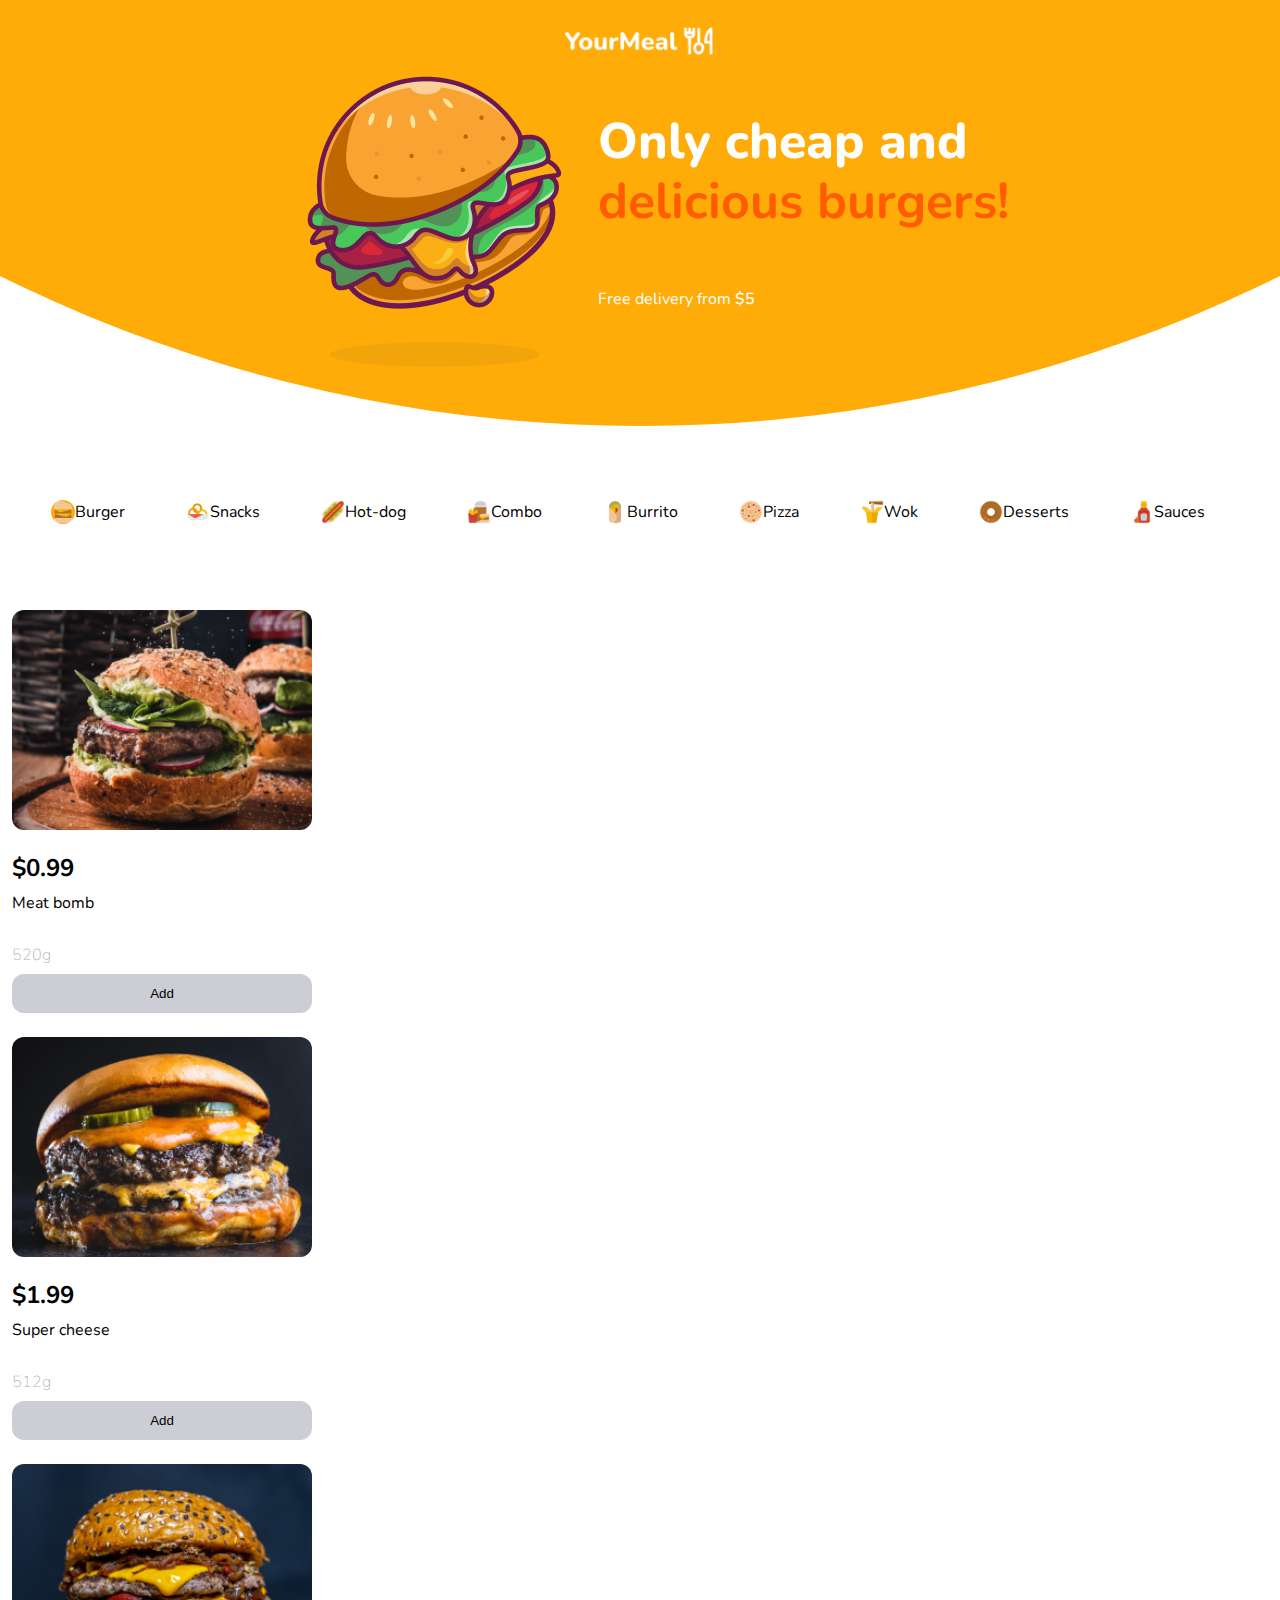
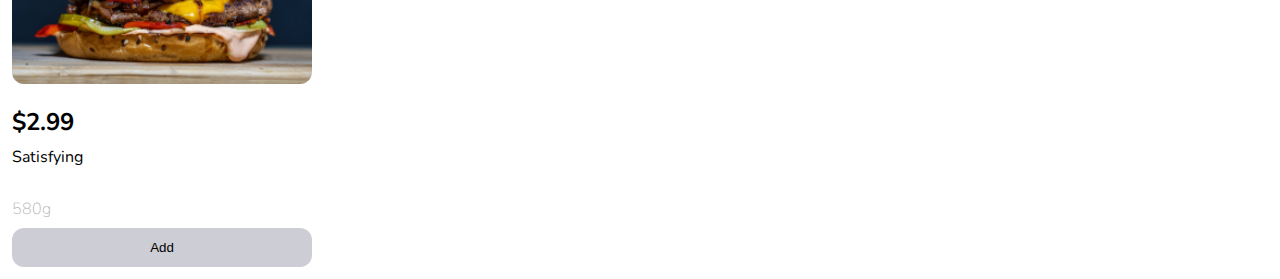
==== road-to-Misha-company/first-project/index.html @ 00ffdca8 "save" ====
<!DOCTYPE html>
<html lang="en">
  <head>
    <meta charset="UTF-8" />
    <meta name="viewport" content="width=device-width, initial-scale=1.0" />
    <title>Document</title>
    <link rel="preconnect" href="https://fonts.googleapis.com" />
    <link rel="preconnect" href="https://fonts.gstatic.com" crossorigin />
    <link
      href="https://fonts.googleapis.com/css2?family=Nunito:ital,wght@0,200..1000;1,200..1000&display=swap"
      rel="stylesheet"
    />
    <link rel="stylesheet" href="css/style.css" />
  </head>
  <body>
    <div class="page-index">
      <div class="promo-banner">
        <div class="promo-banner__circle"></div>
        <img class="promo-banner__logo" src="img/logo.png" />
        <div class="promo-banner__container">
          <div class="promo-banner__content-wrapper">
            <img class="promo-banner__burger" src="img/burger.png" />

            <div class="promo-banner__text-wrapper">
              <div class="promo-banner__text promo-banner__text--white">
                <span class="promo-banner__font promo-banner__font--first-text">
                  Only cheap and
                </span>
              </div>
              <div class="promo-banner__text promo-banner__text--orange">
                <span
                  class="promo-banner__font promo-banner__font--second-text"
                >
                  delicious burgers!
                </span>
              </div>
              <div class="promo-banner__text promo-banner__text--white">
                <span class="promo-banner__font promo-banner__font--third-text">
                  Free delivery from
                  <span class="promo-banner__font promo-banner__font--semibold"
                    >$5</span
                  >
                </span>
              </div>
            </div>
          </div>
        </div>
      </div>

      <div class="products-categories">
        <label class="products-categories__cat">
          <input
            class="products-categories__check visually-hidden"
            type="checkbox"
            checked
          />
          <span
            class="products-categories__img products-categories__img--burger"
          ></span>
          Burger
        </label>

        <label class="products-categories__cat">
          <input
            class="products-categories__check visually-hidden"
            type="checkbox"
          />
          <span
            class="products-categories__img products-categories__img--snacks"
          ></span>
          Snacks
        </label>

        <label class="products-categories__cat">
          <input
            class="products-categories__check visually-hidden"
            type="checkbox"
          />
          <span
            class="products-categories__img products-categories__img--hot-dog"
          ></span>
          Hot-dog
        </label>

        <label class="products-categories__cat">
          <input
            class="products-categories__check visually-hidden"
            type="checkbox"
          />
          <span
            class="products-categories__img products-categories__img--combo"
          ></span>
          Combo
        </label>

        <label class="products-categories__cat">
          <input
            class="products-categories__check visually-hidden"
            type="checkbox"
          />
          <span
            class="products-categories__img products-categories__img--burrito"
          ></span>
          Burrito
        </label>

        <label class="products-categories__cat">
          <input
            class="products-categories__check visually-hidden"
            type="checkbox"
          />
          <span
            class="products-categories__img products-categories__img--pizza"
          ></span>
          Pizza
        </label>

        <label class="products-categories__cat">
          <input
            class="products-categories__check visually-hidden"
            type="checkbox"
          />
          <span
            class="products-categories__img products-categories__img--wok"
          ></span>
          Wok
        </label>

        <label class="products-categories__cat">
          <input
            class="products-categories__check visually-hidden"
            type="checkbox"
          />
          <span
            class="products-categories__img products-categories__img--desserts"
          ></span>
          Desserts
        </label>

        <label class="products-categories__cat">
          <input
            class="products-categories__check visually-hidden"
            type="checkbox"
          />
          <span
            class="products-categories__img products-categories__img--sauces"
          ></span>
          Sauces
        </label>
      </div>

      <div class="products">
        <div class="product-card">
          <img
            class="product-card__img product-card__img--product"
            src="img/product_one.png"
          />

          <div class="product-card__price">
            <span class="product-card__font product-card__font--price">
              $0.99
            </span>
          </div>

          <div class="product-card__product-name">
            <span class="product-card__font product-card__font--description">
              Meat bomb
            </span>
          </div>

          <div class="product-card__weight">
            <span class="product-card__font product-card__font--weight">
              520g
            </span>
          </div>

          <button type="button" class="product-card__button button">
            <span class="product-card__font product-card__font--button"
              >Add</span
            >
          </button>
        </div>

        <div class="product-card">
          <img
            class="product-card__img product-card__img--product"
            src="img/product_two.png"
          />

          <div class="product-card__price">
            <span class="product-card__font product-card__font--price">
              $1.99
            </span>
          </div>

          <div class="product-card__product-name">
            <span class="product-card__font product-card__font--description">
              Super cheese
            </span>
          </div>

          <div class="product-card__weight">
            <span class="product-card__font product-card__font--weight">
              512g
            </span>
          </div>

          <button type="button" class="product-card__button button">
            <span class="product-card__font product-card__font--button"
              >Add</span
            >
          </button>
        </div>

        <div class="product-card">
          <img
            class="product-card__img product-card__img--product"
            src="img/product_three.png"
          />

          <div class="product-card__price">
            <span class="product-card__font product-card__font--price">
              $2.99
            </span>
          </div>

          <div class="product-card__product-name">
            <span class="product-card__font product-card__font--description">
              Satisfying
            </span>
          </div>

          <div class="product-card__weight">
            <span class="product-card__font product-card__font--weight">
              580g
            </span>
          </div>

          <button type="button" class="product-card__button button">
            <span class="product-card__font product-card__font--button"
              >Add</span
            >
          </button>
        </div>
      </div>
    </div>
  </body>
</html>
---- road-to-Misha-company/first-project/css/style.css ----
.visually-hidden {
  position: absolute;
  width: 1px;
  height: 1px;
  margin: -1px;
  border: 0;
  padding: 0;
  clip: rect(0 0 0 0);
  overflow: hidden;
}

body {
  font-family: Nunito, sans-serif;
  padding: 0;
  margin: 0;
}

.page-index {
  width: 100%;
  height: 100%;
  position: relative;
  display: flex;
  flex-direction: column;
}

.promo-banner {
  padding: 50px 123px;
  position: relative;
  overflow: hidden;
}
.promo-banner__circle {
  z-index: 1;
  position: absolute;
  left: 50%;
  right: 50%;
  transform: translateX(-50%);
  bottom: 0;
  height: 2880px;
  width: 2880px;
  border-radius: 50%;
  background-color: #ffab08;
}
.promo-banner__container {
  padding: 0 328px;
  position: relative;
  z-index: 2;
}
.promo-banner__content-wrapper {
  display: flex;
  justify-content: center;
  align-items: center;
}
.promo-banner__text-wrapper {
  flex-shrink: 0;
}
.promo-banner__logo {
  width: 150px;
  z-index: 2;
  position: absolute;
  left: 50%;
  top: 24px;
  transform: translate(-50%);
  padding-bottom: 24px;
  -o-object-fit: cover;
     object-fit: cover;
}
.promo-banner__burger {
  width: 326px;
  -o-object-fit: cover;
     object-fit: cover;
}
.promo-banner__text {
  color: #ffffff;
}
.promo-banner__text--white {
  color: #ffffff;
}
.promo-banner__text--orange {
  color: #ff5c00;
}
.promo-banner__text:nth-child(2) {
  margin-bottom: 52px;
}
.promo-banner__font--first-text {
  display: block;
  line-height: 1;
  font-size: 50px;
  font-weight: 800;
}
.promo-banner__font--second-text {
  font-size: 50px;
  font-weight: bold;
}
.promo-banner__font--third-text {
  font-size: 16px;
  font-weight: 400;
}
.promo-banner__font--semibold {
  font-weight: 600;
}

.product-card {
  padding: 12px;
  width: 300px;
}
.product-card__img--product {
  width: 100%;
  height: 220px;
  border-radius: 12px;
  margin-bottom: 16px;
  -o-object-fit: cover;
     object-fit: cover;
}
.product-card__price {
  margin-bottom: 8px;
}
.product-card__product-name {
  margin-bottom: 30px;
}
.product-card__weight {
  color: #b1b1b1;
  margin-bottom: 8px;
}
.product-card__button {
  width: 100%;
}
.product-card__font--price {
  font-size: 24px;
  font-weight: bold;
}
.product-card__font--weight {
  font-weight: lighter;
}

.button {
  transition: all 0.3s ease;
  background-color: #cdcdd5;
  border: 0;
  cursor: pointer;
  border-radius: 12px;
  padding: 12px;
}
.button--primary {
  background-color: #f86310;
}
.button:hover {
  color: #ffffff;
  background-color: #ffab08;
}

.products-categories {
  padding: 75px;
  display: flex;
  justify-content: space-between;
  align-items: center;
}
.products-categories__cat {
  display: flex;
  align-items: center;
}
.products-categories__check {
  padding-left: 1.5em;
}
.products-categories__check:checked + .products-categories__img {
  background-color: #ffab08;
  border-radius: 50px;
}
.products-categories__img--burger {
  margin-left: -1.5em;
  position: absolute;
  width: 24px;
  height: 24px;
  background-image: url(../img/icons/burger.svg);
}
.products-categories__img--burrito {
  margin-left: -1.5em;
  position: absolute;
  width: 24px;
  height: 24px;
  background-image: url(../img/icons/burrito.svg);
}
.products-categories__img--hot-dog {
  margin-left: -1.5em;
  position: absolute;
  width: 24px;
  height: 24px;
  background-image: url(../img/icons/hot-dog.svg);
}
.products-categories__img--pizza {
  margin-left: -1.5em;
  position: absolute;
  width: 24px;
  height: 24px;
  background-image: url(../img/icons/pizza.svg);
}
.products-categories__img--combo {
  margin-left: -1.5em;
  position: absolute;
  width: 24px;
  height: 24px;
  background-image: url(../img/icons/combo.svg);
}
.products-categories__img--sauces {
  margin-left: -1.5em;
  position: absolute;
  width: 24px;
  height: 24px;
  background-image: url(../img/icons/sauces.svg);
}
.products-categories__img--snacks {
  margin-left: -1.5em;
  position: absolute;
  width: 24px;
  height: 24px;
  background-image: url(../img/icons/snacks.svg);
}
.products-categories__img--desserts {
  margin-left: -1.5em;
  position: absolute;
  width: 24px;
  height: 24px;
  background-image: url(../img/icons/desserts.svg);
}
.products-categories__img--wok {
  margin-left: -1.5em;
  position: absolute;
  width: 24px;
  height: 24px;
  background-image: url(../img/icons/wok.svg);
}
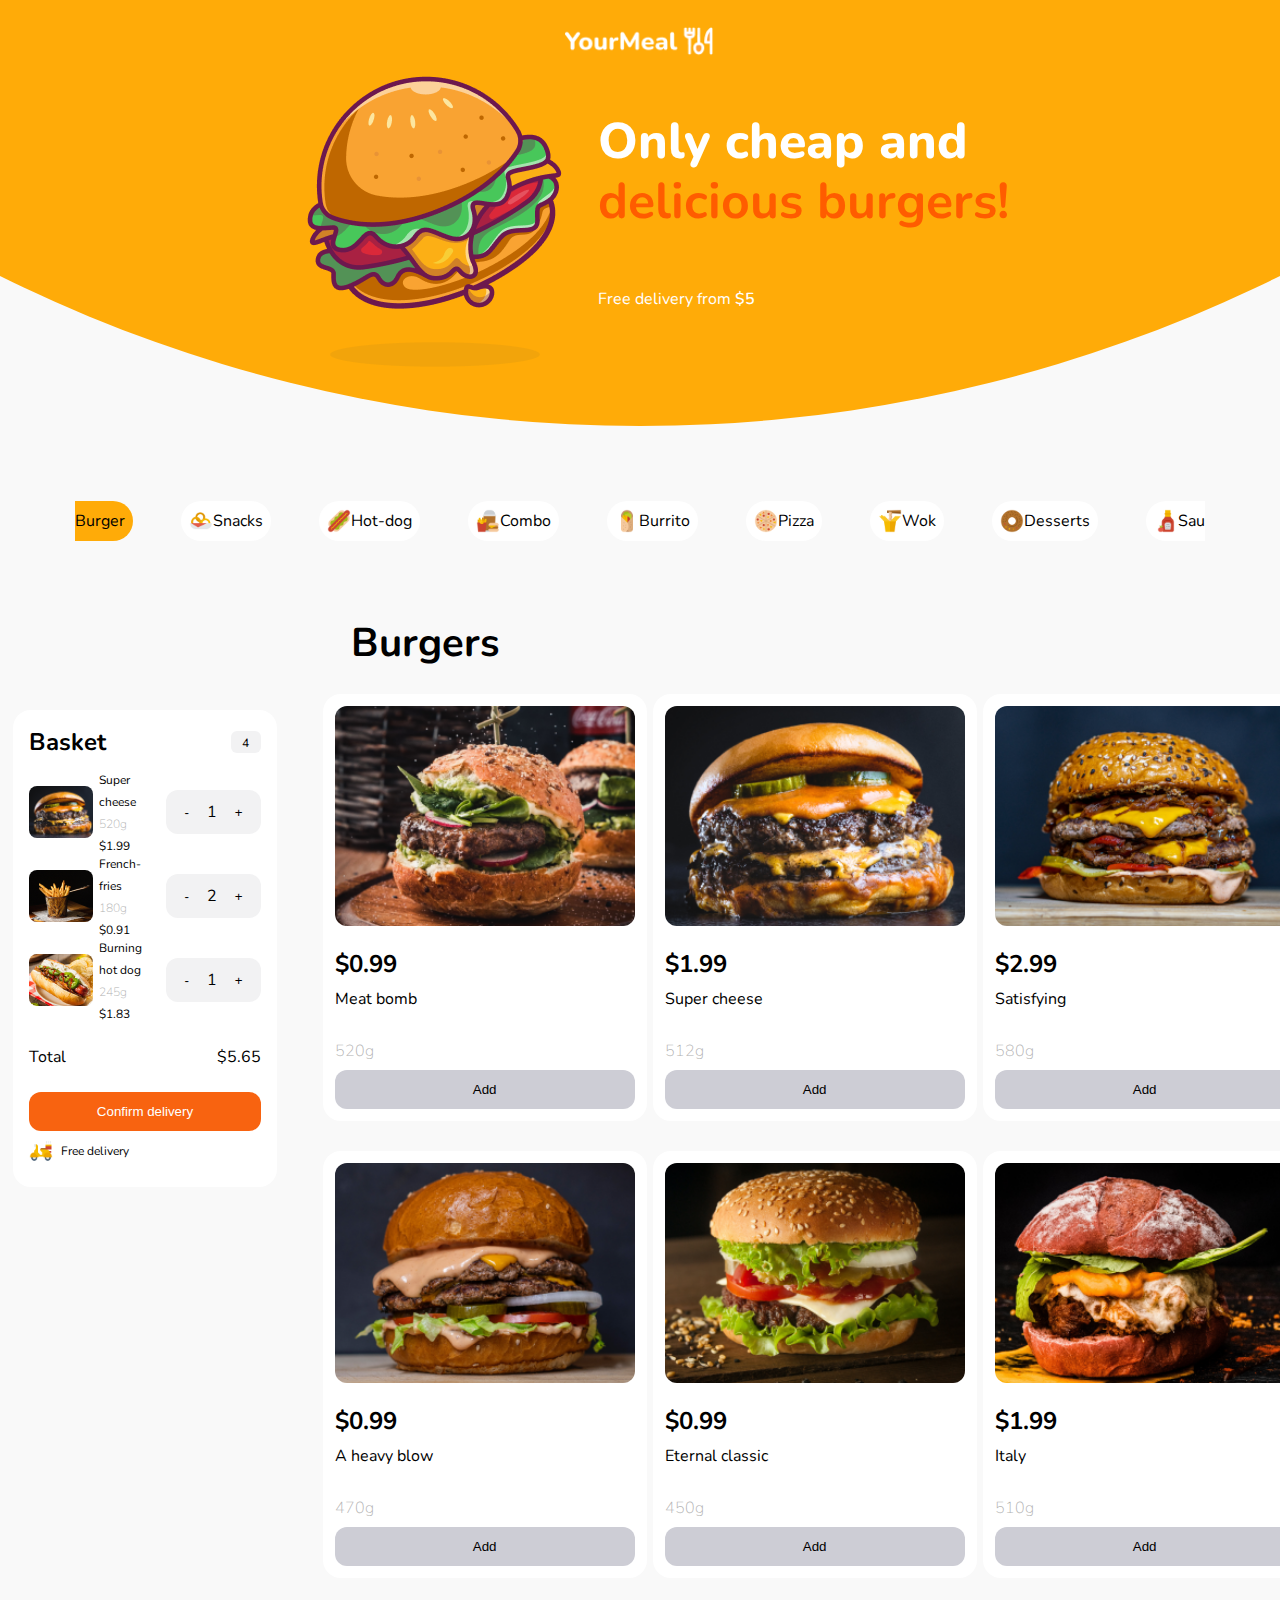
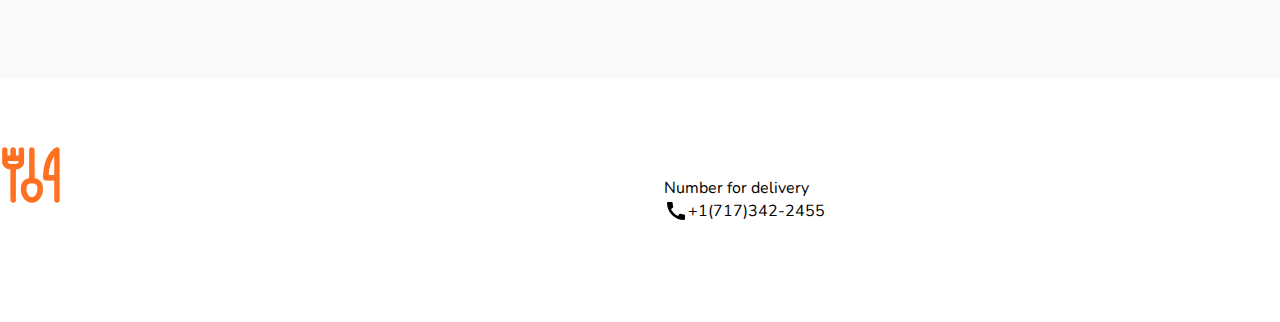
==== commit bf06fa58: "Add files via upload" ====
--- a/road-to-Misha-company/first-project/index.html
+++ b/road-to-Misha-company/first-project/index.html
@@ -1,248 +1,633 @@
 <!DOCTYPE html>
 <html lang="en">
-  <head>
-    <meta charset="UTF-8" />
-    <meta name="viewport" content="width=device-width, initial-scale=1.0" />
-    <title>Document</title>
-    <link rel="preconnect" href="https://fonts.googleapis.com" />
-    <link rel="preconnect" href="https://fonts.gstatic.com" crossorigin />
-    <link
-      href="https://fonts.googleapis.com/css2?family=Nunito:ital,wght@0,200..1000;1,200..1000&display=swap"
-      rel="stylesheet"
-    />
-    <link rel="stylesheet" href="css/style.css" />
-  </head>
-  <body>
-    <div class="page-index">
-      <div class="promo-banner">
-        <div class="promo-banner__circle"></div>
-        <img class="promo-banner__logo" src="img/logo.png" />
-        <div class="promo-banner__container">
-          <div class="promo-banner__content-wrapper">
-            <img class="promo-banner__burger" src="img/burger.png" />
-
-            <div class="promo-banner__text-wrapper">
-              <div class="promo-banner__text promo-banner__text--white">
-                <span class="promo-banner__font promo-banner__font--first-text">
-                  Only cheap and
-                </span>
-              </div>
-              <div class="promo-banner__text promo-banner__text--orange">
-                <span
-                  class="promo-banner__font promo-banner__font--second-text"
-                >
-                  delicious burgers!
-                </span>
-              </div>
-              <div class="promo-banner__text promo-banner__text--white">
-                <span class="promo-banner__font promo-banner__font--third-text">
-                  Free delivery from
-                  <span class="promo-banner__font promo-banner__font--semibold"
-                    >$5</span
+   <head>
+      <meta charset="UTF-8" />
+      <meta name="viewport" content="width=device-width, initial-scale=1.0" />
+      <title>Document</title>
+      <link rel="stylesheet" href="css/style.css" />
+   </head>
+   <body>
+      <div class="page-index">
+         <div class="promo-banner">
+            <div class="promo-banner__circle"></div>
+            <img class="promo-banner__logo" src="img/logo.png" />
+            <div class="promo-banner__container">
+               <div class="promo-banner__content-wrapper">
+                  <img class="promo-banner__burger" src="img/burger.png" />
+
+                  <div class="promo-banner__text-wrapper">
+                     <div class="promo-banner__text promo-banner__text--white">
+                        <span
+                           class="promo-banner__font promo-banner__font--first-text"
+                        >
+                           Only cheap and
+                        </span>
+                     </div>
+                     <div class="promo-banner__text promo-banner__text--orange">
+                        <span
+                           class="promo-banner__font promo-banner__font--second-text"
+                        >
+                           delicious burgers!
+                        </span>
+                     </div>
+                     <div class="promo-banner__text promo-banner__text--white">
+                        <span
+                           class="promo-banner__font promo-banner__font--third-text"
+                        >
+                           Free delivery from
+                           <span
+                              class="promo-banner__font promo-banner__font--semibold"
+                              >$5</span
+                           >
+                        </span>
+                     </div>
+                  </div>
+               </div>
+            </div>
+         </div>
+
+         <div class="products-categories">
+            <label
+               class="products-categories__cat products-categories__cat--check"
+            >
+               <input
+                  class="products-categories__check visually-hidden"
+                  type="checkbox"
+                  checked
+               />
+               <span
+                  class="products-categories__img products-categories__img--burger"
+               ></span>
+               Burger
+            </label>
+
+            <label class="products-categories__cat">
+               <input
+                  class="products-categories__check visually-hidden"
+                  type="checkbox"
+               />
+               <span
+                  class="products-categories__img products-categories__img--snacks"
+               ></span>
+               Snacks
+            </label>
+
+            <label class="products-categories__cat">
+               <input
+                  class="products-categories__check visually-hidden"
+                  type="checkbox"
+               />
+               <span
+                  class="products-categories__img products-categories__img--hot-dog"
+               ></span>
+               Hot-dog
+            </label>
+
+            <label class="products-categories__cat">
+               <input
+                  class="products-categories__check visually-hidden"
+                  type="checkbox"
+               />
+               <span
+                  class="products-categories__img products-categories__img--combo"
+               ></span>
+               Combo
+            </label>
+
+            <label class="products-categories__cat">
+               <input
+                  class="products-categories__check visually-hidden"
+                  type="checkbox"
+               />
+               <span
+                  class="products-categories__img products-categories__img--burrito"
+               ></span>
+               Burrito
+            </label>
+
+            <label class="products-categories__cat">
+               <input
+                  class="products-categories__check visually-hidden"
+                  type="checkbox"
+               />
+               <span
+                  class="products-categories__img products-categories__img--pizza"
+               ></span>
+               Pizza
+            </label>
+
+            <label class="products-categories__cat">
+               <input
+                  class="products-categories__check visually-hidden"
+                  type="checkbox"
+               />
+               <span
+                  class="products-categories__img products-categories__img--wok"
+               ></span>
+               Wok
+            </label>
+
+            <label class="products-categories__cat">
+               <input
+                  class="products-categories__check visually-hidden"
+                  type="checkbox"
+               />
+               <span
+                  class="products-categories__img products-categories__img--desserts"
+               ></span>
+               Desserts
+            </label>
+
+            <label class="products-categories__cat">
+               <input
+                  class="products-categories__check visually-hidden"
+                  type="checkbox"
+               />
+               <span
+                  class="products-categories__img products-categories__img--sauces"
+               ></span>
+               Sauces
+            </label>
+         </div>
+
+         <div class="products-title">
+            <span class="products-title__font products-title__font--title"
+               >Burgers</span
+            >
+         </div>
+
+         <div class="content">
+            <aside class="products-basket">
+               <div class="products-basket__title">
+                  <div class="products-basket__basket">
+                     <span
+                        class="products-basket__font products-basket__font--title"
+                        >Basket</span
+                     >
+                  </div>
+
+                  <div class="products-basket__items">
+                     <span
+                        class="products-basket__font products-basket__font--items"
+                        >4</span
+                     >
+                  </div>
+               </div>
+
+               <div class="products-basket__card">
+                  <img
+                     src="img/product_two.png"
+                     alt=""
+                     class="products-basket__img"
+                  />
+
+                  <div class="products-basket__card-text">
+                     <div class="products-basket__name">
+                        <span
+                           class="products-basket__font products-basket__font--name"
+                           >Super cheese</span
+                        >
+                     </div>
+
+                     <div class="products-basket__weight">
+                        <span
+                           class="products-basket__font products-basket__font--weight product-card__font--weight"
+                        >
+                           520g
+                        </span>
+                     </div>
+
+                     <div class="products-basket__price">
+                        <span
+                           class="products-basket__font products-basket__font--price"
+                        >
+                           $1.99
+                        </span>
+                     </div>
+                  </div>
+
+                  <div class="products-basket__counter">
+                     <button type="button" class="products-basket__buttons">
+                        -
+                     </button>
+                     <span
+                        class="products-basket__font products-basket__font--value"
+                        >1</span
+                     >
+                     <button type="button" class="products-basket__buttons">
+                        +
+                     </button>
+                  </div>
+               </div>
+
+               <div class="products-basket__card">
+                  <img
+                     src="img/product_four.png"
+                     alt=""
+                     class="products-basket__img"
+                  />
+
+                  <div class="products-basket__card-text">
+                     <div class="products-basket__name">
+                        <span
+                           class="products-basket__font products-basket__font--name"
+                           >French-fries</span
+                        >
+                     </div>
+
+                     <div class="products-basket__weight">
+                        <span
+                           class="products-basket__font products-basket__font--weight product-card__font--weight"
+                        >
+                           180g
+                        </span>
+                     </div>
+
+                     <div class="products-basket__price">
+                        <span
+                           class="products-basket__font products-basket__font--price"
+                        >
+                           $0.91
+                        </span>
+                     </div>
+                  </div>
+
+                  <div class="products-basket__counter">
+                     <button type="button" class="products-basket__buttons">
+                        -
+                     </button>
+                     <span
+                        class="products-basket__font products-basket__font--value"
+                        >2</span
+                     >
+                     <button type="button" class="products-basket__buttons">
+                        +
+                     </button>
+                  </div>
+               </div>
+
+               <div class="products-basket__card">
+                  <img
+                     src="img/product_five.png"
+                     alt=""
+                     class="products-basket__img"
+                  />
+
+                  <div class="products-basket__card-text">
+                     <div class="products-basket__name">
+                        <span
+                           class="products-basket__font products-basket__font--name"
+                           >Burning hot dog</span
+                        >
+                     </div>
+
+                     <div class="products-basket__weight">
+                        <span
+                           class="products-basket__font products-basket__font--weight product-card__font--weight"
+                        >
+                           245g
+                        </span>
+                     </div>
+
+                     <div class="products-basket__price">
+                        <span
+                           class="products-basket__font products-basket__font--price"
+                        >
+                           $1.83
+                        </span>
+                     </div>
+                  </div>
+
+                  <div class="products-basket__counter">
+                     <button type="button" class="products-basket__buttons">
+                        -
+                     </button>
+                     <span
+                        class="products-basket__font products-basket__font--value"
+                        >1</span
+                     >
+                     <button type="button" class="products-basket__buttons">
+                        +
+                     </button>
+                  </div>
+               </div>
+
+               <div class="products-basket__result">
+                  <div class="products-basket__amount">
+                     <span class="products-basket__font">Total</span>
+                     <span class="products-basket__price">$5.65</span>
+                  </div>
+
+                  <button
+                     class="products-basket__button button button--primary"
                   >
-                </span>
-              </div>
+                     Confirm delivery
+                  </button>
+
+                  <div class="products-basket__delivery">
+                     <img
+                        src="img/icons/delivery.svg"
+                        alt=""
+                        class="products-basket__img-delivery"
+                     />
+                     <span
+                        class="products-basket__font products-basket__font--name"
+                        >Free delivery</span
+                     >
+                  </div>
+               </div>
+            </aside>
+
+            <div class="content__main">
+               <div class="content__products">
+                  <div class="product-card">
+                     <img
+                        class="product-card__img product-card__img--product"
+                        src="img/product_one.png"
+                     />
+
+                     <div class="product-card__price">
+                        <span
+                           class="product-card__font product-card__font--price"
+                        >
+                           $0.99
+                        </span>
+                     </div>
+
+                     <div class="product-card__product-name">
+                        <span
+                           class="product-card__font product-card__font--description"
+                        >
+                           Meat bomb
+                        </span>
+                     </div>
+
+                     <div class="product-card__weight">
+                        <span
+                           class="product-card__font product-card__font--weight"
+                        >
+                           520g
+                        </span>
+                     </div>
+
+                     <button type="button" class="product-card__button button">
+                        <span
+                           class="product-card__font product-card__font--button"
+                           >Add</span
+                        >
+                     </button>
+                  </div>
+
+                  <div class="product-card">
+                     <img
+                        class="product-card__img product-card__img--product"
+                        src="img/product_two.png"
+                     />
+
+                     <div class="product-card__price">
+                        <span
+                           class="product-card__font product-card__font--price"
+                        >
+                           $1.99
+                        </span>
+                     </div>
+
+                     <div class="product-card__product-name">
+                        <span
+                           class="product-card__font product-card__font--description"
+                        >
+                           Super cheese
+                        </span>
+                     </div>
+
+                     <div class="product-card__weight">
+                        <span
+                           class="product-card__font product-card__font--weight"
+                        >
+                           512g
+                        </span>
+                     </div>
+
+                     <button type="button" class="product-card__button button">
+                        <span
+                           class="product-card__font product-card__font--button"
+                           >Add</span
+                        >
+                     </button>
+                  </div>
+
+                  <div class="product-card">
+                     <img
+                        class="product-card__img product-card__img--product"
+                        src="img/product_three.png"
+                     />
+
+                     <div class="product-card__price">
+                        <span
+                           class="product-card__font product-card__font--price"
+                        >
+                           $2.99
+                        </span>
+                     </div>
+
+                     <div class="product-card__product-name">
+                        <span
+                           class="product-card__font product-card__font--description"
+                        >
+                           Satisfying
+                        </span>
+                     </div>
+
+                     <div class="product-card__weight">
+                        <span
+                           class="product-card__font product-card__font--weight"
+                        >
+                           580g
+                        </span>
+                     </div>
+
+                     <button type="button" class="product-card__button button">
+                        <span
+                           class="product-card__font product-card__font--button"
+                           >Add</span
+                        >
+                     </button>
+                  </div>
+
+                  <div class="product-card">
+                     <img
+                        class="product-card__img product-card__img--product"
+                        src="img/product_six.png"
+                     />
+
+                     <div class="product-card__price">
+                        <span
+                           class="product-card__font product-card__font--price"
+                        >
+                           $0.99
+                        </span>
+                     </div>
+
+                     <div class="product-card__product-name">
+                        <span
+                           class="product-card__font product-card__font--description"
+                        >
+                           A heavy blow
+                        </span>
+                     </div>
+
+                     <div class="product-card__weight">
+                        <span
+                           class="product-card__font product-card__font--weight"
+                        >
+                           470g
+                        </span>
+                     </div>
+
+                     <button type="button" class="product-card__button button">
+                        <span
+                           class="product-card__font product-card__font--button"
+                           >Add</span
+                        >
+                     </button>
+                  </div>
+
+                  <div class="product-card">
+                     <img
+                        class="product-card__img product-card__img--product"
+                        src="img/product_seven.png"
+                     />
+
+                     <div class="product-card__price">
+                        <span
+                           class="product-card__font product-card__font--price"
+                        >
+                           $0.99
+                        </span>
+                     </div>
+
+                     <div class="product-card__product-name">
+                        <span
+                           class="product-card__font product-card__font--description"
+                        >
+                           Eternal classic
+                        </span>
+                     </div>
+
+                     <div class="product-card__weight">
+                        <span
+                           class="product-card__font product-card__font--weight"
+                        >
+                           450g
+                        </span>
+                     </div>
+
+                     <button type="button" class="product-card__button button">
+                        <span
+                           class="product-card__font product-card__font--button"
+                           >Add</span
+                        >
+                     </button>
+                  </div>
+
+                  <div class="product-card">
+                     <img
+                        class="product-card__img product-card__img--product"
+                        src="img/product_eight.png"
+                     />
+
+                     <div class="product-card__price">
+                        <span
+                           class="product-card__font product-card__font--price"
+                        >
+                           $1.99
+                        </span>
+                     </div>
+
+                     <div class="product-card__product-name">
+                        <span
+                           class="product-card__font product-card__font--description"
+                        >
+                           Italy
+                        </span>
+                     </div>
+
+                     <div class="product-card__weight">
+                        <span
+                           class="product-card__font product-card__font--weight"
+                        >
+                           510g
+                        </span>
+                     </div>
+
+                     <button type="button" class="product-card__button button">
+                        <span
+                           class="product-card__font product-card__font--button"
+                           >Add</span
+                        >
+                     </button>
+                  </div>
+               </div>
             </div>
-          </div>
-        </div>
+         </div>
+
+         <footer class="page-footer">
+            <div class="page-footer__wrap">
+               <div class="page-footer__block">
+                  <img
+                     src="img/logo_footer.png"
+                     alt=""
+                     class="page-footer__img page-footer__img--logo"
+                  />
+                  <div class="page-footer__text">
+                     <span class="page-footer__font page-footer__font--copy"
+                        >© YouMeal, 2022</span
+                     >
+                     <span class="page-footer__font page-footer__font--copy"
+                        >Design: Anastasia Ilina</span
+                     >
+                  </div>
+               </div>
+               <div class="page-footer__block">
+                  <div class="page-footer__text">
+                     <span class="page-footer__font page-footer__font--call"
+                        >Number for delivery</span
+                     >
+
+                     <div class="page-footer__phone">
+                        <img
+                           src="img/icons/call.svg"
+                           alt=""
+                           class="page-footer__img page-footer__img--call"
+                        />
+
+                        <span class="page-footer__font page-footer__font--call"
+                           >+1(717)342-2455</span
+                        >
+                     </div>
+                  </div>
+               </div>
+               <div class="page-footer__block">
+                  <div class="page-footer__text">
+                     <span class="page-footer__font page-footer__font--social"
+                        >We in socials
+                     </span>
+                  </div>
+
+                  <img
+                     src="img/icons/tg.svg"
+                     alt=""
+                     class="page-footer__img page-footer__img--tg"
+                  />
+                  <img
+                     src="img/icons/vk.svg"
+                     alt=""
+                     class="page-footer__img page-footer__img--vk"
+                  />
+               </div>
+            </div>
+            <script src="js/app.js"></script>
+         </footer>
       </div>
-
-      <div class="products-categories">
-        <label class="products-categories__cat">
-          <input
-            class="products-categories__check visually-hidden"
-            type="checkbox"
-            checked
-          />
-          <span
-            class="products-categories__img products-categories__img--burger"
-          ></span>
-          Burger
-        </label>
-
-        <label class="products-categories__cat">
-          <input
-            class="products-categories__check visually-hidden"
-            type="checkbox"
-          />
-          <span
-            class="products-categories__img products-categories__img--snacks"
-          ></span>
-          Snacks
-        </label>
-
-        <label class="products-categories__cat">
-          <input
-            class="products-categories__check visually-hidden"
-            type="checkbox"
-          />
-          <span
-            class="products-categories__img products-categories__img--hot-dog"
-          ></span>
-          Hot-dog
-        </label>
-
-        <label class="products-categories__cat">
-          <input
-            class="products-categories__check visually-hidden"
-            type="checkbox"
-          />
-          <span
-            class="products-categories__img products-categories__img--combo"
-          ></span>
-          Combo
-        </label>
-
-        <label class="products-categories__cat">
-          <input
-            class="products-categories__check visually-hidden"
-            type="checkbox"
-          />
-          <span
-            class="products-categories__img products-categories__img--burrito"
-          ></span>
-          Burrito
-        </label>
-
-        <label class="products-categories__cat">
-          <input
-            class="products-categories__check visually-hidden"
-            type="checkbox"
-          />
-          <span
-            class="products-categories__img products-categories__img--pizza"
-          ></span>
-          Pizza
-        </label>
-
-        <label class="products-categories__cat">
-          <input
-            class="products-categories__check visually-hidden"
-            type="checkbox"
-          />
-          <span
-            class="products-categories__img products-categories__img--wok"
-          ></span>
-          Wok
-        </label>
-
-        <label class="products-categories__cat">
-          <input
-            class="products-categories__check visually-hidden"
-            type="checkbox"
-          />
-          <span
-            class="products-categories__img products-categories__img--desserts"
-          ></span>
-          Desserts
-        </label>
-
-        <label class="products-categories__cat">
-          <input
-            class="products-categories__check visually-hidden"
-            type="checkbox"
-          />
-          <span
-            class="products-categories__img products-categories__img--sauces"
-          ></span>
-          Sauces
-        </label>
-      </div>
-
-      <div class="products">
-        <div class="product-card">
-          <img
-            class="product-card__img product-card__img--product"
-            src="img/product_one.png"
-          />
-
-          <div class="product-card__price">
-            <span class="product-card__font product-card__font--price">
-              $0.99
-            </span>
-          </div>
-
-          <div class="product-card__product-name">
-            <span class="product-card__font product-card__font--description">
-              Meat bomb
-            </span>
-          </div>
-
-          <div class="product-card__weight">
-            <span class="product-card__font product-card__font--weight">
-              520g
-            </span>
-          </div>
-
-          <button type="button" class="product-card__button button">
-            <span class="product-card__font product-card__font--button"
-              >Add</span
-            >
-          </button>
-        </div>
-
-        <div class="product-card">
-          <img
-            class="product-card__img product-card__img--product"
-            src="img/product_two.png"
-          />
-
-          <div class="product-card__price">
-            <span class="product-card__font product-card__font--price">
-              $1.99
-            </span>
-          </div>
-
-          <div class="product-card__product-name">
-            <span class="product-card__font product-card__font--description">
-              Super cheese
-            </span>
-          </div>
-
-          <div class="product-card__weight">
-            <span class="product-card__font product-card__font--weight">
-              512g
-            </span>
-          </div>
-
-          <button type="button" class="product-card__button button">
-            <span class="product-card__font product-card__font--button"
-              >Add</span
-            >
-          </button>
-        </div>
-
-        <div class="product-card">
-          <img
-            class="product-card__img product-card__img--product"
-            src="img/product_three.png"
-          />
-
-          <div class="product-card__price">
-            <span class="product-card__font product-card__font--price">
-              $2.99
-            </span>
-          </div>
-
-          <div class="product-card__product-name">
-            <span class="product-card__font product-card__font--description">
-              Satisfying
-            </span>
-          </div>
-
-          <div class="product-card__weight">
-            <span class="product-card__font product-card__font--weight">
-              580g
-            </span>
-          </div>
-
-          <button type="button" class="product-card__button button">
-            <span class="product-card__font product-card__font--button"
-              >Add</span
-            >
-          </button>
-        </div>
-      </div>
-    </div>
-  </body>
+   </body>
 </html>
--- a/road-to-Misha-company/first-project/css/style.css
+++ b/road-to-Misha-company/first-project/css/style.css
@@ -1,3 +1,9 @@
+@import url(https://fonts.googleapis.com/css?family=Nunito:200,300,regular,500,600,700,800,900,200italic,300italic,italic,500italic,600italic,700italic,800italic,900italic&display=swap);
+@import url(promo-banner.css);
+@import url(product-card.css);
+@import url(products-categories.css);
+@import url(products-basket.css);
+@import url(page-footer.css);
 .visually-hidden {
   position: absolute;
   width: 1px;
@@ -16,120 +22,39 @@
 }
 
 .page-index {
+  background-color: #f9f9f9;
   width: 100%;
   height: 100%;
   position: relative;
   display: flex;
   flex-direction: column;
+  flex: 1 1 auto;
 }
 
-.promo-banner {
-  padding: 50px 123px;
-  position: relative;
-  overflow: hidden;
+.content {
+  display: flex;
+  align-items: flex-start;
+  justify-content: center;
 }
-.promo-banner__circle {
-  z-index: 1;
-  position: absolute;
-  left: 50%;
-  right: 50%;
-  transform: translateX(-50%);
-  bottom: 0;
-  height: 2880px;
-  width: 2880px;
-  border-radius: 50%;
-  background-color: #ffab08;
+.content__main {
+  padding-left: 30px;
 }
-.promo-banner__container {
-  padding: 0 328px;
-  position: relative;
-  z-index: 2;
-}
-.promo-banner__content-wrapper {
-  display: flex;
-  justify-content: center;
-  align-items: center;
-}
-.promo-banner__text-wrapper {
-  flex-shrink: 0;
-}
-.promo-banner__logo {
-  width: 150px;
-  z-index: 2;
-  position: absolute;
-  left: 50%;
-  top: 24px;
-  transform: translate(-50%);
-  padding-bottom: 24px;
-  -o-object-fit: cover;
-     object-fit: cover;
-}
-.promo-banner__burger {
-  width: 326px;
-  -o-object-fit: cover;
-     object-fit: cover;
-}
-.promo-banner__text {
-  color: #ffffff;
-}
-.promo-banner__text--white {
-  color: #ffffff;
-}
-.promo-banner__text--orange {
-  color: #ff5c00;
-}
-.promo-banner__text:nth-child(2) {
-  margin-bottom: 52px;
-}
-.promo-banner__font--first-text {
-  display: block;
-  line-height: 1;
-  font-size: 50px;
-  font-weight: 800;
-}
-.promo-banner__font--second-text {
-  font-size: 50px;
-  font-weight: bold;
-}
-.promo-banner__font--third-text {
-  font-size: 16px;
-  font-weight: 400;
-}
-.promo-banner__font--semibold {
-  font-weight: 600;
+.content__products {
+  display: grid;
+  grid-template-columns: 300px 300px 300px;
+  grid-gap: 30px;
 }
 
-.product-card {
-  padding: 12px;
-  width: 300px;
+.products-title {
+  display: flex;
+  align-items: center;
+  justify-content: center;
+  margin-right: 430px;
+  padding-bottom: 24px;
 }
-.product-card__img--product {
-  width: 100%;
-  height: 220px;
-  border-radius: 12px;
-  margin-bottom: 16px;
-  -o-object-fit: cover;
-     object-fit: cover;
-}
-.product-card__price {
-  margin-bottom: 8px;
-}
-.product-card__product-name {
-  margin-bottom: 30px;
-}
-.product-card__weight {
-  color: #b1b1b1;
-  margin-bottom: 8px;
-}
-.product-card__button {
-  width: 100%;
-}
-.product-card__font--price {
-  font-size: 24px;
+.products-title__font--title {
+  font-size: 40px;
   font-weight: bold;
-}
-.product-card__font--weight {
-  font-weight: lighter;
 }
 
 .button {
@@ -146,85 +71,4 @@
 .button:hover {
   color: #ffffff;
   background-color: #ffab08;
-}
-
-.products-categories {
-  padding: 75px;
-  display: flex;
-  justify-content: space-between;
-  align-items: center;
-}
-.products-categories__cat {
-  display: flex;
-  align-items: center;
-}
-.products-categories__check {
-  padding-left: 1.5em;
-}
-.products-categories__check:checked + .products-categories__img {
-  background-color: #ffab08;
-  border-radius: 50px;
-}
-.products-categories__img--burger {
-  margin-left: -1.5em;
-  position: absolute;
-  width: 24px;
-  height: 24px;
-  background-image: url(../img/icons/burger.svg);
-}
-.products-categories__img--burrito {
-  margin-left: -1.5em;
-  position: absolute;
-  width: 24px;
-  height: 24px;
-  background-image: url(../img/icons/burrito.svg);
-}
-.products-categories__img--hot-dog {
-  margin-left: -1.5em;
-  position: absolute;
-  width: 24px;
-  height: 24px;
-  background-image: url(../img/icons/hot-dog.svg);
-}
-.products-categories__img--pizza {
-  margin-left: -1.5em;
-  position: absolute;
-  width: 24px;
-  height: 24px;
-  background-image: url(../img/icons/pizza.svg);
-}
-.products-categories__img--combo {
-  margin-left: -1.5em;
-  position: absolute;
-  width: 24px;
-  height: 24px;
-  background-image: url(../img/icons/combo.svg);
-}
-.products-categories__img--sauces {
-  margin-left: -1.5em;
-  position: absolute;
-  width: 24px;
-  height: 24px;
-  background-image: url(../img/icons/sauces.svg);
-}
-.products-categories__img--snacks {
-  margin-left: -1.5em;
-  position: absolute;
-  width: 24px;
-  height: 24px;
-  background-image: url(../img/icons/snacks.svg);
-}
-.products-categories__img--desserts {
-  margin-left: -1.5em;
-  position: absolute;
-  width: 24px;
-  height: 24px;
-  background-image: url(../img/icons/desserts.svg);
-}
-.products-categories__img--wok {
-  margin-left: -1.5em;
-  position: absolute;
-  width: 24px;
-  height: 24px;
-  background-image: url(../img/icons/wok.svg);
 }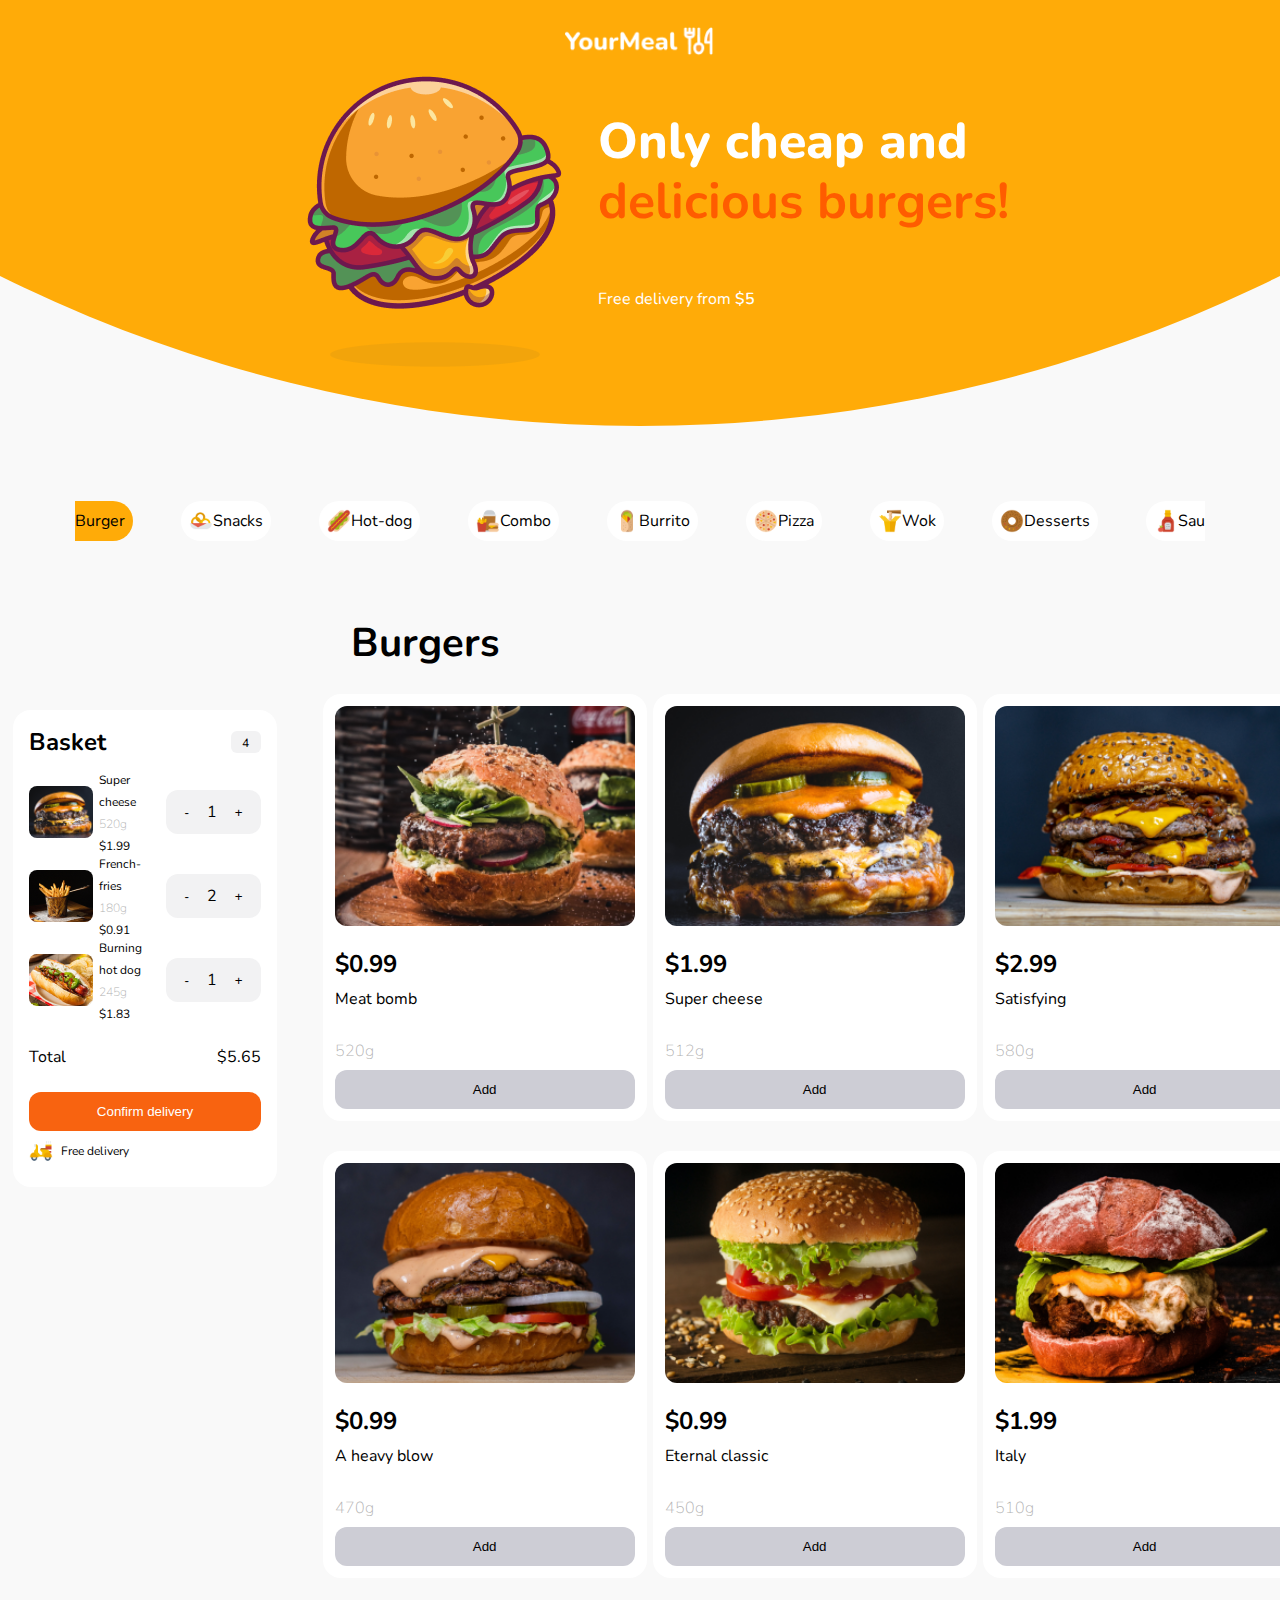
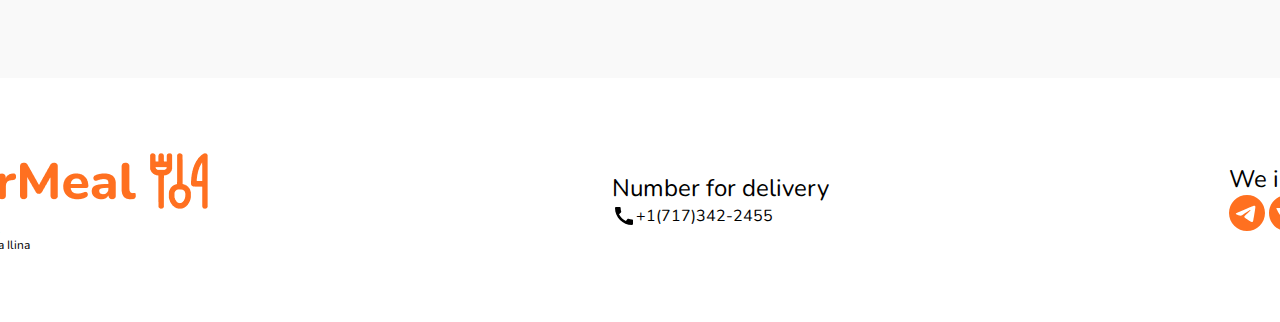
==== commit e2576bb9: "Add files via upload" ====
--- a/road-to-Misha-company/first-project/index.html
+++ b/road-to-Misha-company/first-project/index.html
@@ -3,7 +3,7 @@
    <head>
       <meta charset="UTF-8" />
       <meta name="viewport" content="width=device-width, initial-scale=1.0" />
-      <title>Document</title>
+      <title>YourMeal</title>
       <link rel="stylesheet" href="css/style.css" />
    </head>
    <body>
@@ -601,9 +601,7 @@
                            class="page-footer__img page-footer__img--call"
                         />
 
-                        <span class="page-footer__font page-footer__font--call"
-                           >+1(717)342-2455</span
-                        >
+                        <span class="page-footer__font">+1(717)342-2455</span>
                      </div>
                   </div>
                </div>
